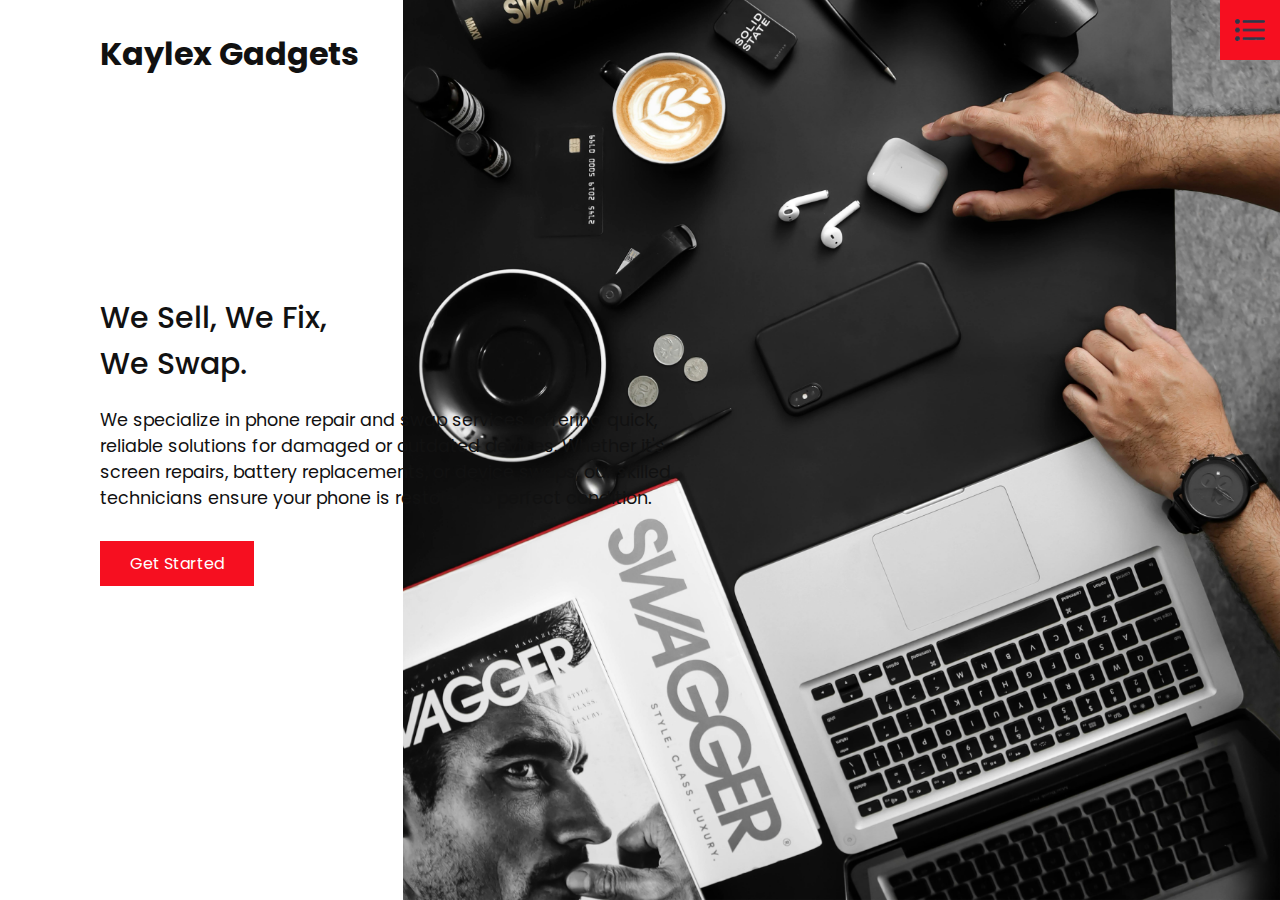
==== index.html @ 6c5bc541 "first commit" ====
<!DOCTYPE html>
<html lang="en">
  <head>
    <meta charset="UTF-8" />
    <meta name="viewport" content="width=device-width, initial-scale=1.0" />
    <link rel="stylesheet" href="css/style.css" />
    <title>Kaylex Gadgets</title>
  </head>
  <body>
    <header>
      <div class="logo">Kaylex Gadgets</div>
      <div class="toggle"></div>
      <div class="navigation">
        <ul>
          <li><a href="index.html">Home</a></li>
          <li><a href="services.html">Services</a></li>
          <li><a href="work.html">Work</a></li>
          <li><a href="contact.html">Contact</a></li>
        </ul>
        <div class="social-bar">
          <ul>
            <li>
              <a
                href="https://www.tiktok.com/@kaylex_gadget?_t=ZM-8uFKVIPSW0d&_r=1"
              >
                <img src="images/OIP.jfif" target="_blank" alt="" />
              </a>
            </li>
            <li>
              <a href="https://whatsapp.com">
                <img src="images/OIP (1).jfif" target="_blank" alt="" />
              </a>
            </li>
            <li>
              <a
                href="https://www.tiktok.com/@kaylex_gadget?_t=ZM-8uFKVIPSW0d&_r=1"
              >
                <img src="images/download.jfif" target="_blank" alt="" />
              </a>
            </li>
          </ul>
          <a href="kaylexgadget@gmail.com" class="email-icon">
            <img src="images/OIP2.jfif" alt=""/>
          </a>
        </div>
      </div>
    </header>

    <section class="home">
      <img src="images/pexels-drew-williams-1285451-3568520.jpg" class="home-img" alt=""/>
      <div class="home-content">
        <h1>
          We Sell, We Fix, <br />
          We Swap.
        </h1>
        <p>
          We specialize in phone repair and swap services, offering quick,
          reliable solutions for damaged or outdated devices. Whether it's
          screen repairs, battery replacements, or device swaps, our skilled
          technicians ensure your phone is restored to perfect condition.
        </p>
        <a href="contact.html" class="btn">Get Started</a>
      </div>
    </section>

    <script src="js/script.js"></script>
  </body>
</html>
---- css/style.css ----
@import url('https://fonts.googleapis.com/css2?family=Poppins:wght@200;300;400;500;700;800;900&display=swap');

:root {
    --primary-color: #f60f20;
}

/* BASE STYLES */
* {
    box-sizing: border-box;
    margin: 0;
    padding: 0;
}

html, 
body {
    font-family: 'Poppins', sans-serif;
    color: #111;
}

h1 {
    font-size: 30px;
    font-weight: 500;
}

p{
    margin: 20px 0 10px;
    font-size: 1.1rem;
}

section {
    display: flex;
    flex-direction: column;
    height: 100vh;
    align-items: center;
    padding: 100px;
    margin-top: 60px;
}

section.home {
    flex-direction: row;
    margin-top: 0;
}

/* BUTTON */
.btn {
    cursor: pointer;
    display: inline-block;
    background: var(--primary-color);
    color: #fff;
    text-decoration: none;
    padding: 10px 30px;
    margin: 20px 0;
    border: 0;
}

.btn:hover {
    transform: scale(0.98);
}

.logo {
    position: absolute;
    top: 30px;
    left: 100px;
    font-size: 2rem;
    font-weight: 700;
    z-index: 20;
}

/* TOGGLE */
.toggle {
    position: fixed;
    top: 0;
    right: 0;
    width: 60px;
    height: 60px;
    background: var(--primary-color) url(../images/OIP3.png);
    background-size: 30px;
    background-position: center;
    background-repeat: no-repeat;
    z-index: 20;
    cursor: pointer;
}

.toggle.active {
    background: var(--primary-color) url(../images/OIP4.png);
    background-size: 25px;
    background-position: center;
    background-repeat: no-repeat;
}

/* NAVIGATION */
.navigation {
    position: fixed;
    top: 0;
    left: 100%;
    width: 100%;
    height: 100%;
    background-color: #fff;
    z-index: 15;
    display: flex;
    justify-content: center;
    align-items: center;
}

.navigation.active {
    left: 0;
}

.navigation ul {
    position: relative;
}

.navigation ul li {
    position: relative;
    list-style: none;
    text-align: center;
}

.navigation ul li a {
    font-size: 2.2rem;
    color: #111;
    text-decoration: none;
    font-weight: 300;
}

.navigation ul li a:hover {
    color: var(--primary-color);
}

.navigation .social-bar {
    position: absolute;
    top: 0;
    left: 0;
    width: 60px;
    height: 100%;
    display: flex;
    justify-content: center;
    align-items: center;
}

.navigation .social-bar a {
    display: inline-block;
    transform: scale(0.5);
}

.navigation .email-icon {
    position: absolute;
    bottom: 20px;
    transform: scale(0.5);
}

.social-bar img {
    width: 40px;
    height: 40px;
  }

/* HOMEPAGE */
.home-content {
    position: relative;
    z-index: 10;
    max-width: 600px;
}

.home-img {
    position: absolute;
    bottom: 0;
    right: 0;
    height: 110%;
}

/* SERVICES */
.services {
    margin-top: 40px;
    display: grid;
    grid-template-columns: repeat(3, 1fr);
    gap: 40px;
    text-align: center;
}

.services .service {
    padding: 30px;
}

.services .service:hover {
    box-shadow: 0 10px 30px rgba(0, 0, 0, 0.2);
}

.services .service h2 {
    font-size: 24px;
    font-weight: 500;
    margin-top: 20px;
    color: #1b206e;
}

.services .service .icon img {
    max-width: 100px;
}

/* WORK PAGE */
.portfolio {
    display: flex;
    flex-wrap: wrap;
    justify-content: center;
    margin-top: 20px;
}

.portfolio .item {
    position: relative;
    width: 300px;
    height: 300px;
    margin: 5px;
}

.portfolio .item img {
    width: 100%;
    height: 100%;
}

.portfolio .item .action {
    position: absolute;
    top: 0;
    left: 0;
    width: 100%;
    height: 100%;
    background: rgba(0, 0, 0, 0.8);
    display: flex;
    justify-content: center;
    align-items: center;
    opacity: 0;
    transition: 0.5s;
}

.portfolio .item:hover .action {
    opacity: 1;
}

.portfolio .item .action a {
    display: inline-block;
    color: #fff;
    text-decoration: none;
    border: 1px solid #fff;
    padding: 5px 15px;
}

/* CONTACT */
.contact {
    position: relative;
    width: 100%;
    margin-top: 50px;
    display: flex;
    justify-content: space-between;
    align-items: flex-start;
}

.contact-form {
    position: relative;
    background: #f9f9f9;
    width: calc(100% -400px);
    padding: 60px 40px 20px;
}

.contact-form form {
    width: 100%;
}

.contact-form .row {
    width: 100%;
    display: flex;
}

.contact-form .input50 {
    width: 50%;
    margin: 0 10px;
}

.contact-form .input100 {
    width: 100%;
    margin: 0 10px;
}

.contact-form .row input,
.contact-form .row textarea {
    position: relative;
    border: 1px solid rgba(0, 0, 0, 0.2);
    color: #111;
    background: transparent;
    width: 100%;
    padding: 10px;
    outline: none;
    font-size: 16px;
    font-weight: 300;
    margin: 10px 0;
    resize: none;

}

.contact-form .row textarea {
    height: 150px;
}

.contact-form .row input[type='submit'] {
    background-color: #1b206e;
    color: #fff;
    margin: 0;
    text-transform: uppercase;
    letter-spacing: 2px;
    font-weight: 300;
    border: 0;
    cursor: pointer;
}

.contact-info {
    width: 350px;
    background: #f9f9f9;
    padding: 60px 40px 20px;
}

.contact-info .info-box {
    display: flex;
    align-items: flex-start;
    margin-bottom: 40px;
}

.contact-info .info-box .contact-icon {
    width: 20px;
    margin-right: 40px;
}

.contact-info .info-box .details h4 {
    color: #1b206e;
}

.contact-info .info-box .details p,
.contact-info .info-box .details a {
    color: #111;
}

@media (max-width: 1068px) {
    .home-img {
        display: none;
    }

    .logo {
        top: 10px;
        left: 40px;
        font-size: 1.5rem;
    }

    section {
        padding: 100px 40px;
    }

    .navigation ul li a {
        font-size: 2rem;
    }

    .services {
        grid-template-columns: repeat(2, 1fr);
    }

    .contact {
        flex-direction: column;
    }

    .contact-form {
        width: 100%;
        padding: 30px 30px 20px;
    }

    .contact-form .row {
        flex-direction: column;
    }

    .contact-form .input50,
    .contact-form .input100 {
        width: 100%;
        margin: 0;
    }

    .contact-info {
        width: 100%;
        margin-top: 20px;
        padding: 30px 30px 20px;
    }
}

@media (max-width: 768px) {
    .services {
        grid-template-columns: 1fr;
    }

    .services .service {
        box-shadow: 0 10px 30px rgba(0, 0, 0, 0.2);
    }
}
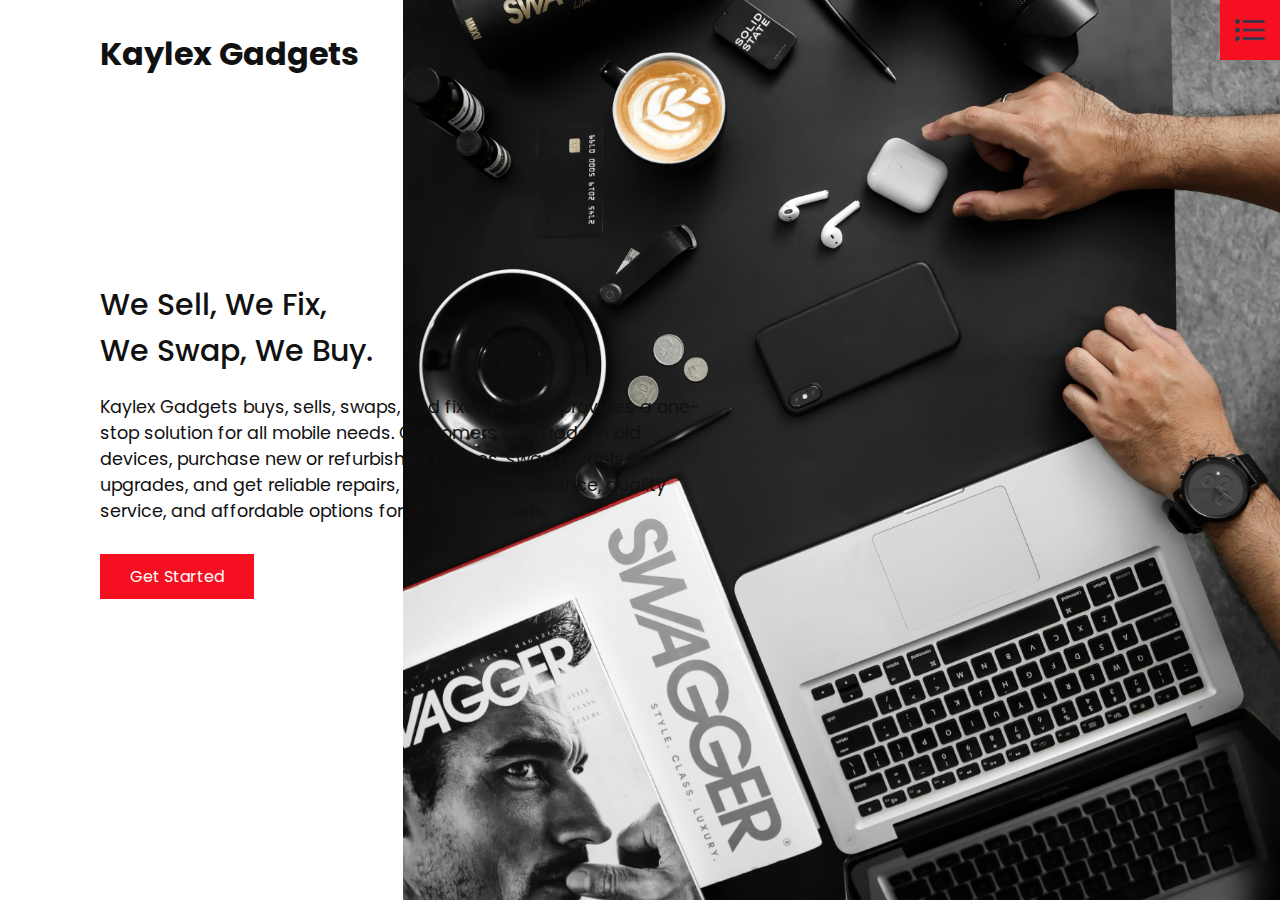
==== commit 64ecbf05: "Update index.html" ====
--- a/index.html
+++ b/index.html
@@ -51,13 +51,10 @@
       <div class="home-content">
         <h1>
           We Sell, We Fix, <br />
-          We Swap.
+          We Swap, We Buy.
         </h1>
         <p>
-          We specialize in phone repair and swap services, offering quick,
-          reliable solutions for damaged or outdated devices. Whether it's
-          screen repairs, battery replacements, or device swaps, our skilled
-          technicians ensure your phone is restored to perfect condition.
+         Kaylex Gadgets buys, sells, swaps, and fixes phones provides a one-stop solution for all mobile needs. Customers can trade in old devices, purchase new or refurbished phones, swap models for upgrades, and get reliable repairs, ensuring convenience, quality service, and affordable options for all mobile users.
         </p>
         <a href="contact.html" class="btn">Get Started</a>
       </div>
--- a/css/style.css
+++ b/css/style.css
@@ -310,7 +310,7 @@
 }
 
 .contact-info {
-    width: 350px;
+    width: 100%;
     background: #f9f9f9;
     padding: 60px 40px 20px;
 }
